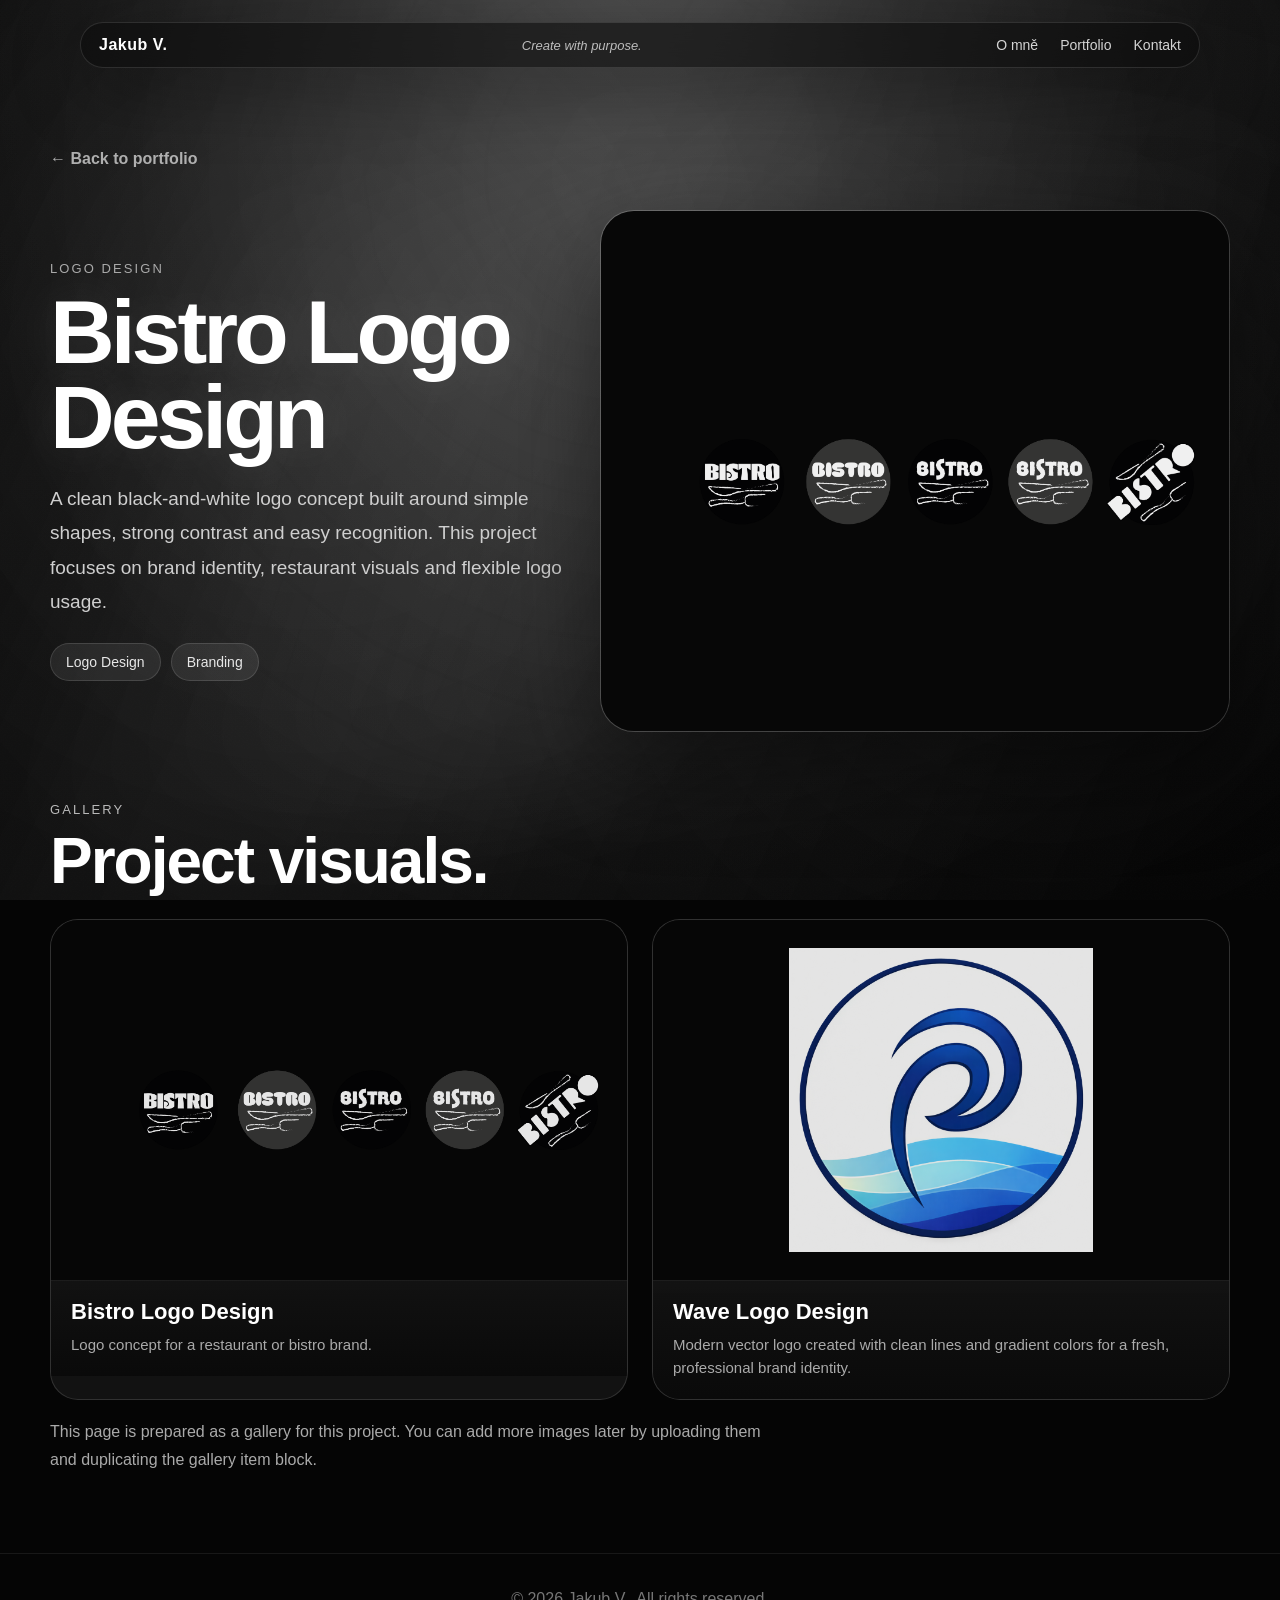
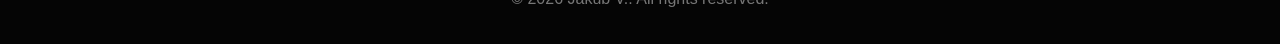
==== bistro-logo.html @ aa9f01f0 "Add files via upload" ====
<!DOCTYPE html>
<html lang="en">
<head>
  <meta charset="UTF-8" />
  <meta name="viewport" content="width=device-width, initial-scale=1.0" />
  <title>Bistro Logo Design | Jakub V.</title>
  <link rel="stylesheet" href="style.css" />
</head>
<body>
  <div class="bg">
    <div class="noise"></div>
    <div class="mono-orb orb-one"></div>
    <div class="mono-orb orb-two"></div>
    <div class="line-wave"></div>
  </div>

  <nav class="nav">
    <a href="index.html#top" class="logo">Jakub V.</a>
    <p class="nav-quote" id="navQuote">Create with purpose.</p>
    <div class="links">
      <a href="index.html#about">O mně</a>
      <a href="index.html#portfolio">Portfolio</a>
      <a href="index.html#contact">Kontakt</a>
    </div>
  </nav>

  <main class="project-page reveal active">
    <div class="project-shell">
      <a class="back-link" href="index.html#portfolio">← Back to portfolio</a>

      <section class="project-hero">
        <div>
          <p class="project-kicker">Logo Design</p>
          <h1>Bistro Logo Design</h1>
          <p class="project-description">A clean black-and-white logo concept built around simple shapes, strong contrast and easy recognition. This project focuses on brand identity, restaurant visuals and flexible logo usage.</p>
          <div class="project-tags"><span>Logo Design</span><span>Branding</span></div>
        </div>

        <div class="project-preview logo-preview">
          <img src="LOGO_BIATRO_ILUSTRATOR.png" alt="Bistro Logo" />
        </div>
      </section>

      <section class="gallery-section">
        <p class="eyebrow">Gallery</p>
        <h2>Project visuals.</h2>
        <div class="gallery-grid">
          <div class="gallery-item logo-preview" data-project="Bistro Logo Design" data-tools="Logo Design • Branding">
            <img src="LOGO_BIATRO_ILUSTRATOR.png" alt="Bistro Logo" />
            <div class="gallery-caption">
              <h3>Bistro Logo Design</h3>
              <p>Logo concept for a restaurant or bistro brand.</p>
            </div>
          </div>

          <div class="gallery-item logo-preview" data-project="Wave Logo Design" data-tools="Logo Design • Branding">
            <img src="logo2.png" alt="Wave Logo Design" />
            <div class="gallery-caption">
              <h3>Wave Logo Design</h3>
              <p>Modern vector logo created with clean lines and gradient colors for a fresh, professional brand identity.</p>
            </div>
          </div>
        </div>
        <p class="gallery-note">This page is prepared as a gallery for this project. You can add more images later by uploading them and duplicating the gallery item block.</p>
      </section>
    </div>
  </main>

  <div class="lightbox" id="lightbox" aria-hidden="true">
    <button id="close" aria-label="Close image">&times;</button>
    <div class="lightbox-content">
      <img id="lightbox-img" src="" alt="" />
      <div class="lightbox-caption">
        <h3 id="lightbox-title"></h3>
        <p id="lightbox-tools"></p>
      </div>
    </div>
  </div>

  <footer>© 2026 Jakub V.. All rights reserved.</footer>
  <script src="script.js"></script>

</body>
</html>
---- style.css ----
:root{
  --bg:#050505;
  --panel:rgba(255,255,255,.07);
  --line:rgba(255,255,255,.14);
  --text:#fff;
  --muted:#b8b8b8;
  --soft:#d7d7d7;
}

*{margin:0;padding:0;box-sizing:border-box;scroll-behavior:smooth}
html{background:var(--bg)}
body{font-family:Arial,Helvetica,sans-serif;background:var(--bg);color:var(--text);overflow-x:hidden;min-height:100vh;opacity:0;animation:pageReveal .85s cubic-bezier(.16,1,.3,1) .05s forwards}
a{text-decoration:none;color:inherit}
button{font-family:inherit}

.cursor-dot{display:none}

/* smooth monochrome aurora background */
.bg{position:fixed;inset:0;background:
  radial-gradient(ellipse at 50% -15%,rgba(255,255,255,.20) 0%,rgba(255,255,255,.09) 30%,rgba(255,255,255,.025) 58%,transparent 78%),
  linear-gradient(180deg,#090909 0%,#050505 50%,#020202 100%);
  z-index:-5;overflow:hidden}
.bg:before{content:"";position:absolute;inset:-35%;background:
  linear-gradient(115deg,transparent 18%,rgba(255,255,255,.11) 42%,rgba(255,255,255,.055) 52%,transparent 75%);
  filter:blur(120px);opacity:.72;animation:auroraFlow 32s cubic-bezier(.45,0,.25,1) infinite alternate}
.bg:after{content:"";position:absolute;inset:-20%;background:
  radial-gradient(ellipse at 50% 28%,rgba(255,255,255,.12) 0%,rgba(255,255,255,.045) 34%,transparent 72%);
  filter:blur(95px);opacity:.58;animation:softBreath 16s ease-in-out infinite alternate}
.noise{position:absolute;inset:0;opacity:.035;background-image:url("data:image/svg+xml,%3Csvg xmlns='http://www.w3.org/2000/svg' width='140' height='140' viewBox='0 0 140 140'%3E%3Cfilter id='n'%3E%3CfeTurbulence type='fractalNoise' baseFrequency='.9' numOctaves='4' stitchTiles='stitch'/%3E%3C/filter%3E%3Crect width='140' height='140' filter='url(%23n)' opacity='.45'/%3E%3C/svg%3E")}
.mono-orb{position:absolute;border-radius:50%;filter:blur(170px);opacity:.22;animation:monoMove 38s infinite alternate cubic-bezier(.45,0,.25,1);background:radial-gradient(circle,rgba(255,255,255,.85),rgba(255,255,255,.18) 38%,transparent 76%)}
.orb-one{width:820px;height:820px;top:-8%;left:-8%;opacity:.20}
.orb-two{width:780px;height:780px;right:-12%;top:16%;animation-delay:9s;opacity:.18}
.line-wave{position:absolute;left:-30%;top:18%;width:160%;height:620px;background:linear-gradient(115deg,transparent 25%,rgba(255,255,255,.12) 49%,rgba(255,255,255,.04) 58%,transparent 80%);filter:blur(55px);transform:rotate(-7deg);animation:waveSlide 34s cubic-bezier(.45,0,.25,1) infinite alternate;opacity:.52}
@keyframes monoMove{0%{transform:translate3d(0,0,0) scale(1)}50%{transform:translate3d(28px,-24px,0) scale(1.08)}100%{transform:translate3d(-24px,26px,0) scale(1.12)}}
@keyframes waveSlide{from{transform:translateX(-4%) rotate(-7deg);opacity:.40}to{transform:translateX(4%) rotate(-7deg);opacity:.68}}
@keyframes auroraFlow{0%{transform:translate3d(-4%,1%,0) rotate(-3deg) scale(1)}50%{transform:translate3d(3%,-2%,0) rotate(4deg) scale(1.06)}100%{transform:translate3d(5%,2%,0) rotate(-2deg) scale(1.1)}}
@keyframes softBreath{from{opacity:.42}to{opacity:.72}}
@keyframes pageReveal{0%{opacity:0}100%{opacity:1}}

.nav{position:fixed;top:22px;left:50%;transform:translateX(-50%);width:calc(100% - 42px);max-width:1120px;z-index:100;padding:13px 18px;border-radius:999px;background:rgba(12,12,12,.62);border:1px solid rgba(255,255,255,.12);backdrop-filter:blur(22px);display:grid;grid-template-columns:auto 1fr auto;align-items:center;gap:18px;box-shadow:0 18px 70px rgba(0,0,0,.35);animation:navDrop .95s cubic-bezier(.16,1,.3,1) .25s both}
.logo{font-weight:900;letter-spacing:.5px}.nav-quote{text-align:center;color:#bdbdbd;font-size:13px;font-style:italic;white-space:nowrap;overflow:hidden;text-overflow:ellipsis}.links{display:flex;gap:22px;color:#d4d4d4;font-size:14px}.links a{transition:.3s}.links a:hover{color:#fff;transform:translateY(-2px)}

.hero-section{min-height:100vh;display:grid;place-items:center;text-align:center;padding:155px 20px 90px;position:relative}.hero-section:after{content:"";position:absolute;bottom:-1px;left:0;width:100%;height:220px;background:linear-gradient(to bottom,rgba(5,5,5,0),var(--bg));pointer-events:none}.hero-inner{max-width:980px;position:relative;z-index:2;animation:heroRise 1.15s cubic-bezier(.16,1,.3,1) .18s both}.avatar-wrap{width:184px;height:184px;margin:0 auto 30px;border-radius:50%;display:grid;place-items:center;background:radial-gradient(circle,rgba(255,255,255,.22),rgba(255,255,255,.03) 55%,transparent 70%);box-shadow:0 0 80px rgba(255,255,255,.12);animation:avatarGlow 8s ease-in-out infinite alternate}.avatar{width:168px;height:168px;object-fit:cover;border-radius:50%;border:3px solid rgba(255,255,255,.22);display:block}.badge{display:inline-block;padding:10px 18px;border-radius:999px;background:rgba(255,255,255,.08);border:1px solid rgba(255,255,255,.14);color:#dedede;font-size:14px;margin-bottom:24px;backdrop-filter:blur(14px)}
h1{font-size:clamp(72px,14vw,170px);letter-spacing:-7px;line-height:.9;margin-bottom:28px;color:#fff;text-shadow:0 0 50px rgba(255,255,255,.12);position:relative;display:inline-block}h1:after{content:"";position:absolute;left:4%;bottom:-8px;width:92%;height:1px;background:linear-gradient(90deg,transparent,#fff,transparent);opacity:.45}.role-line{font-size:clamp(24px,3vw,36px);font-weight:750;margin:0 auto 24px;color:#f5f5f5;line-height:1.18;min-height:48px;display:inline-flex;align-items:baseline;justify-content:center;gap:10px;white-space:nowrap;overflow:visible}.role-switch{display:inline-block;min-width:285px;text-align:left;position:relative;color:#fff;background:linear-gradient(90deg,#fff,#bdbdbd,#fff);-webkit-background-clip:text;-webkit-text-fill-color:transparent;line-height:1.18;padding:.08em 0 .12em;will-change:opacity,filter,transform}.role-switch.change{animation:roleFade .38s cubic-bezier(.22,1,.36,1) both}.role-underline{display:none}@keyframes roleFade{0%{opacity:0;filter:blur(3px);transform:translateY(6px)}100%{opacity:1;filter:blur(0);transform:translateY(0)}}@keyframes heroRise{0%{opacity:0;transform:translateY(34px)}100%{opacity:1;transform:translateY(0)}}@keyframes navDrop{0%{opacity:0;transform:translateX(-50%) translateY(-18px);filter:blur(8px)}100%{opacity:1;transform:translateX(-50%) translateY(0);filter:blur(0)}}.hero-text{max-width:720px;margin:0 auto;color:#cfcfcf;font-size:20px;line-height:1.7}.buttons{display:flex;justify-content:center;gap:15px;flex-wrap:wrap;margin-top:36px}.btn{display:inline-block;padding:15px 32px;border-radius:999px;font-weight:800;transition:.35s ease}.primary{background:#fff;color:#111}.secondary{background:rgba(255,255,255,.06);border:1px solid rgba(255,255,255,.18);color:#fff}.btn:hover{transform:translateY(-5px) scale(1.03);box-shadow:0 20px 55px rgba(255,255,255,.16)}
@keyframes avatarGlow{0%{box-shadow:0 0 70px rgba(255,255,255,.11)}50%{box-shadow:0 0 100px rgba(255,255,255,.20)}100%{box-shadow:0 0 80px rgba(255,255,255,.14)}}

.section-pad{max-width:1200px;margin:auto;padding:120px 20px}.section-head{margin-bottom:36px}.section-head.compact{margin-bottom:24px}.eyebrow{color:#fff;font-size:13px;letter-spacing:.16em;text-transform:uppercase;margin-bottom:12px;opacity:.7}.section-head h2,section h2,.contact h2{font-size:clamp(38px,6vw,72px);line-height:1;letter-spacing:-2px}.about-grid{display:grid;grid-template-columns:1.2fr .8fr;gap:28px}.glass{background:linear-gradient(135deg,rgba(255,255,255,.09),rgba(255,255,255,.035));border:1px solid rgba(255,255,255,.13);border-radius:34px;padding:36px;backdrop-filter:blur(20px);box-shadow:0 25px 70px rgba(0,0,0,.38)}.soft-hover{transition:.45s ease}.soft-hover:hover{transform:translateY(-8px);box-shadow:0 35px 90px rgba(0,0,0,.45),0 0 70px rgba(255,255,255,.06)}.about-card p{font-size:18px;line-height:1.8;color:#cfcfcf}.focus-card{display:flex;flex-direction:column;justify-content:center}.focus-title{font-size:14px;text-transform:uppercase;letter-spacing:.16em;color:#aaa;margin-bottom:20px}.focus-list{display:grid;gap:12px}.focus-list span{padding:14px 16px;border-radius:18px;background:rgba(255,255,255,.055);border:1px solid rgba(255,255,255,.1);color:#eee;transition:.3s}.focus-list span:hover{transform:translateX(8px);background:rgba(255,255,255,.1)}
.reveal{opacity:0;transform:translateY(70px);transition:1s cubic-bezier(.2,.9,.2,1)}.reveal.active{opacity:1;transform:translateY(0)}

.skills-section{max-width:1200px;margin:auto;padding:30px 20px 100px;position:relative}.skills{display:flex;flex-wrap:wrap;gap:13px;align-items:center}.skill-pill{position:relative;cursor:pointer;border:1px solid rgba(255,255,255,.13);background:rgba(255,255,255,.075);color:#eee;padding:13px 18px;border-radius:999px;font-size:15px;transition:.35s ease;backdrop-filter:blur(14px);z-index:2}.skill-pill:hover{transform:translateY(-7px) scale(1.06);background:rgba(255,255,255,.14);box-shadow:0 18px 50px rgba(255,255,255,.1);z-index:50}.skill-pill::after{content:attr(data-title) "\A" attr(data-desc);white-space:pre-line;position:absolute;left:50%;top:calc(100% + 12px);width:300px;max-width:calc(100vw - 34px);background:rgba(14,14,14,.96);border:1px solid rgba(255,255,255,.16);border-radius:20px;padding:16px 17px;color:#cfcfcf;text-align:left;line-height:1.5;font-size:14px;opacity:0;pointer-events:none;transform:translateX(-50%) translateY(8px) scale(.98);transition:opacity .22s ease,transform .22s ease;backdrop-filter:blur(22px);box-shadow:0 24px 80px rgba(0,0,0,.55);z-index:80}.skill-pill::before{content:"";position:absolute;left:50%;top:calc(100% + 5px);width:12px;height:12px;background:rgba(14,14,14,.96);border-left:1px solid rgba(255,255,255,.16);border-top:1px solid rgba(255,255,255,.16);transform:translateX(-50%) rotate(45deg);opacity:0;transition:opacity .22s ease;z-index:81}.skill-pill:hover::after,.skill-pill:focus-visible::after{opacity:1;transform:translateX(-50%) translateY(0) scale(1)}.skill-pill:hover::before,.skill-pill:focus-visible::before{opacity:1}.tooltip{display:none}

.portfolio-section{position:relative}.portfolio-section:before{content:"";position:absolute;top:-80px;left:50%;transform:translateX(-50%);width:80%;height:1px;background:linear-gradient(90deg,transparent,rgba(255,255,255,.24),transparent)}.grid{display:grid;grid-template-columns:repeat(2,1fr);gap:28px}.card{position:relative;background:rgba(255,255,255,.065);border:1px solid rgba(255,255,255,.13);border-radius:32px;overflow:hidden;cursor:pointer;transition:.45s cubic-bezier(.2,.9,.2,1);min-height:420px}.card:hover{transform:translateY(-14px) scale(1.025);box-shadow:0 35px 90px rgba(0,0,0,.5),0 0 80px rgba(255,255,255,.08)}.card img{width:100%;height:330px;object-fit:cover;display:block;background:#090909;transition:.6s ease;filter:brightness(.84) contrast(.98)}.card:hover img{transform:scale(1.07);filter:brightness(1.08) contrast(1.04)}.card img.logo-img{object-fit:contain;padding:28px}.card-info{position:relative;z-index:3;padding:24px;background:linear-gradient(180deg,rgba(18,18,18,.96),rgba(12,12,12,.98));min-height:118px}.card-info h3{font-size:24px;margin-bottom:8px;transition:.35s ease;line-height:1.15}.card-info p{color:#aaa;line-height:1.6;max-width:95%}.card-overlay{display:none}.card:hover .card-info h3{transform:translateY(-2px)}

.contact{text-align:center}.contact-box{max-width:850px;margin:auto}.contact-box h2{margin-bottom:22px}.contact-box p{max-width:680px;margin:0 auto 28px;color:#cfcfcf;font-size:18px;line-height:1.7}.discord{margin-top:26px!important;color:#fff!important}.lightbox{position:fixed;inset:0;background:rgba(0,0,0,.88);display:none;align-items:center;justify-content:center;z-index:999;padding:28px}.lightbox.active{display:flex}.lightbox-content{max-width:94vw;max-height:90vh;text-align:center}.lightbox img{max-width:92vw;max-height:78vh;border-radius:24px;box-shadow:0 0 80px rgba(255,255,255,.12)}.lightbox-caption{margin-top:16px}.lightbox-caption h3{font-size:24px}.lightbox-caption p{color:#aaa;margin-top:6px}#close{position:fixed;top:22px;right:34px;background:none;border:none;color:#fff;font-size:44px;cursor:pointer;line-height:1}footer{text-align:center;padding:36px 20px;color:#777;border-top:1px solid rgba(255,255,255,.08)}

@media(max-width:900px){.nav{grid-template-columns:auto 1fr;top:14px;border-radius:26px}.nav-quote{display:none}.links{display:none}.about-grid,.grid{grid-template-columns:1fr}.section-pad{padding:90px 20px}.skills-section{padding-bottom:80px}.hero-section{padding-top:130px}h1{letter-spacing:-3px}.role-line{font-size:26px;display:flex;flex-direction:column;gap:6px;min-height:88px;white-space:normal}.role-switch{min-width:auto;text-align:center;line-height:1.18;padding:.08em 0 .12em}.hero-text{font-size:18px}.card{min-height:auto}.card img{height:290px}.cursor-dot{display:none}}


/* v12 polish */
.nav-quote{display:inline-block;min-width:260px;text-align:center;transition:opacity .5s ease;}
.hero-role{min-width:360px;display:inline-block;text-align:center}
.typing{display:inline-block;min-width:260px;text-align:left}
.skill,.skills span{position:relative}
.tooltip{position:absolute;top:calc(100% + 10px);left:50%;transform:translateX(-50%) translateY(-6px);opacity:0;pointer-events:none;transition:.25s ease;z-index:50}
.skill:hover .tooltip,.skills span:hover .tooltip{opacity:1;transform:translateX(-50%) translateY(0)}
.card img{filter:brightness(.88);transition:filter .35s ease,transform .35s ease}
.card:hover img{filter:brightness(1)}


/* Gallery link + project detail pages */
.project-link{display:block;color:inherit;text-decoration:none}
.open-gallery{display:inline-block;margin-top:14px;color:#fff;font-size:14px;font-weight:800;opacity:.72;transition:.3s ease}
.card:hover .open-gallery{opacity:1;transform:translateX(6px)}

.project-page{min-height:100vh;padding:150px 20px 80px}
.project-shell{max-width:1180px;margin:0 auto}
.back-link{display:inline-flex;align-items:center;gap:8px;margin-bottom:42px;color:#d9d9d9;font-weight:800;opacity:.78;transition:.3s ease}
.back-link:hover{opacity:1;transform:translateX(-5px)}
.project-hero{display:grid;grid-template-columns:.9fr 1.1fr;gap:34px;align-items:center;margin-bottom:70px}
.project-kicker{color:#aaa;text-transform:uppercase;letter-spacing:.16em;font-size:13px;margin-bottom:14px}
.project-hero h1{font-size:clamp(48px,7vw,96px);letter-spacing:-4px;line-height:.95;margin-bottom:22px;color:#fff;background:none;-webkit-text-fill-color:#fff;text-shadow:0 0 50px rgba(255,255,255,.10)}
.project-hero h1:after{display:none}
.project-description{font-size:19px;line-height:1.8;color:#cfcfcf;margin-bottom:24px}
.project-tags{display:flex;flex-wrap:wrap;gap:10px}
.project-tags span{padding:10px 15px;border-radius:999px;background:rgba(255,255,255,.08);border:1px solid rgba(255,255,255,.13);color:#e7e7e7;font-size:14px}
.project-preview{border-radius:34px;overflow:hidden;border:1px solid rgba(255,255,255,.13);background:rgba(255,255,255,.055);box-shadow:0 35px 100px rgba(0,0,0,.45)}
.project-preview img{width:100%;height:520px;object-fit:cover;display:block;filter:brightness(.94);transition:.55s ease}
.project-preview.logo-preview img{object-fit:contain;padding:34px;background:#070707}
.project-preview:hover img{transform:scale(1.035);filter:brightness(1.05)}
.gallery-section{margin-top:70px}
.gallery-section h2{font-size:clamp(34px,5vw,64px);letter-spacing:-2px;margin-bottom:26px}
.gallery-grid{display:grid;grid-template-columns:repeat(2,1fr);gap:24px}
.gallery-item{border:1px solid rgba(255,255,255,.13);border-radius:28px;overflow:hidden;background:rgba(255,255,255,.055);cursor:pointer;transition:.4s ease}
.gallery-item:hover{transform:translateY(-10px);box-shadow:0 30px 80px rgba(0,0,0,.45)}
.gallery-item img{width:100%;height:360px;object-fit:cover;display:block;filter:brightness(.90);transition:.45s ease}
.gallery-item.logo-preview img{object-fit:contain;padding:28px;background:#070707}
.gallery-item:hover img{filter:brightness(1.06);transform:scale(1.04)}
.gallery-note{color:#aaa;line-height:1.7;margin-top:18px;max-width:720px}
@media(max-width:900px){.project-hero{grid-template-columns:1fr}.project-preview img{height:360px}.gallery-grid{grid-template-columns:1fr}.project-page{padding-top:130px}.project-hero h1{letter-spacing:-2px}}


/* v15 gallery fixes */
.gallery-item{display:flex;flex-direction:column}
.gallery-caption{padding:18px 20px 20px;background:linear-gradient(180deg,rgba(18,18,18,.96),rgba(10,10,10,.98));border-top:1px solid rgba(255,255,255,.08)}
.gallery-caption h3{font-size:22px;line-height:1.18;margin-bottom:8px;color:#fff}
.gallery-caption p{font-size:15px;line-height:1.55;color:#aaa}
.gallery-item.contain-preview img{object-fit:contain;background:#f2f2f2;padding:0}
.gallery-item.logo-preview img{object-fit:contain;background:#070707}
@media(max-width:900px){.gallery-caption h3{font-size:20px}.gallery-caption p{font-size:14px}}
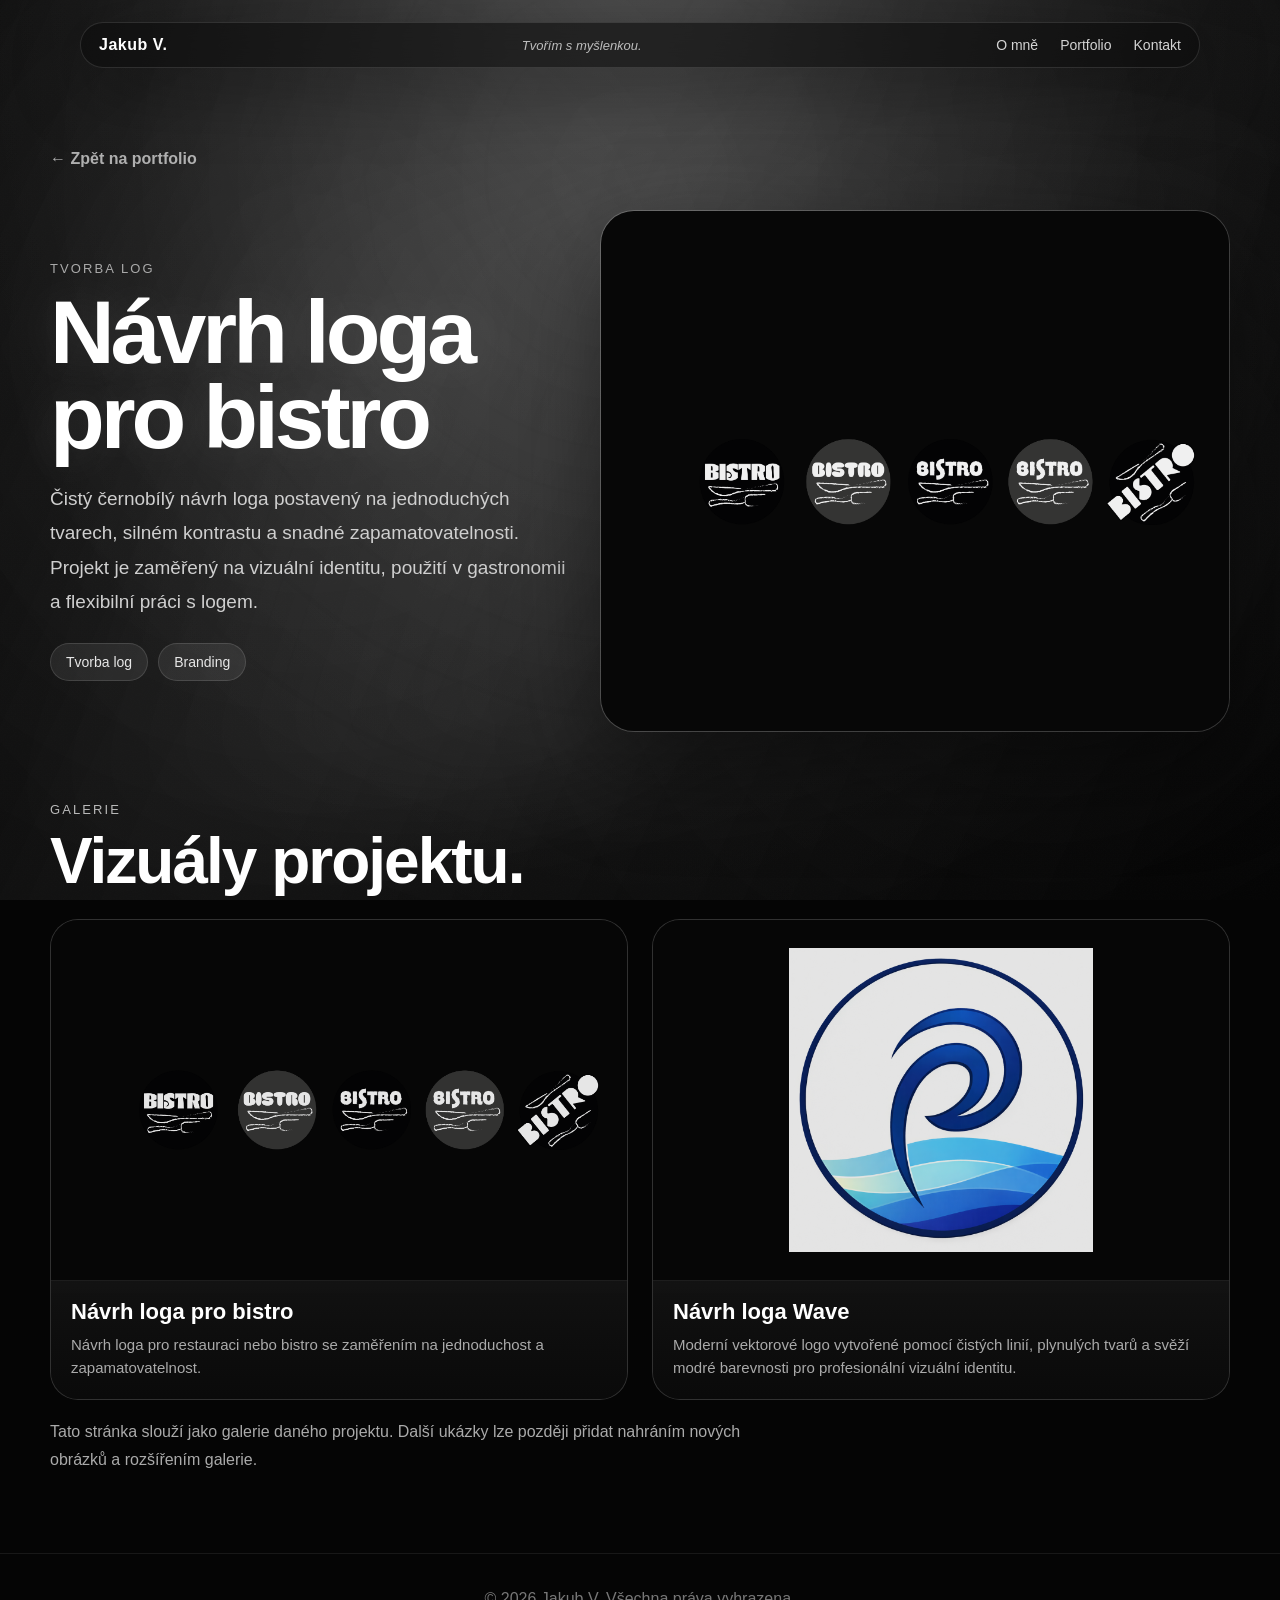
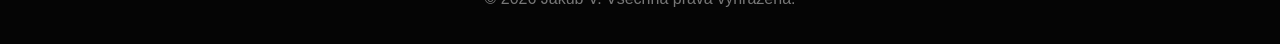
==== commit 8bbd4cf4: "Add files via upload" ====
--- a/bistro-logo.html
+++ b/bistro-logo.html
@@ -1,9 +1,9 @@
 <!DOCTYPE html>
-<html lang="en">
+<html lang="cs">
 <head>
   <meta charset="UTF-8" />
   <meta name="viewport" content="width=device-width, initial-scale=1.0" />
-  <title>Bistro Logo Design | Jakub V.</title>
+  <title>Návrh loga pro bistro | Jakub V.</title>
   <link rel="stylesheet" href="style.css" />
 </head>
 <body>
@@ -16,7 +16,7 @@
 
   <nav class="nav">
     <a href="index.html#top" class="logo">Jakub V.</a>
-    <p class="nav-quote" id="navQuote">Create with purpose.</p>
+    <p class="nav-quote" id="navQuote">Tvořím s myšlenkou.</p>
     <div class="links">
       <a href="index.html#about">O mně</a>
       <a href="index.html#portfolio">Portfolio</a>
@@ -26,48 +26,47 @@
 
   <main class="project-page reveal active">
     <div class="project-shell">
-      <a class="back-link" href="index.html#portfolio">← Back to portfolio</a>
+      <a class="back-link" href="index.html#portfolio">← Zpět na portfolio</a>
 
       <section class="project-hero">
         <div>
-          <p class="project-kicker">Logo Design</p>
-          <h1>Bistro Logo Design</h1>
-          <p class="project-description">A clean black-and-white logo concept built around simple shapes, strong contrast and easy recognition. This project focuses on brand identity, restaurant visuals and flexible logo usage.</p>
-          <div class="project-tags"><span>Logo Design</span><span>Branding</span></div>
+          <p class="project-kicker">Tvorba log</p>
+          <h1>Návrh loga pro bistro</h1>
+          <p class="project-description">Čistý černobílý návrh loga postavený na jednoduchých tvarech, silném kontrastu a snadné zapamatovatelnosti. Projekt je zaměřený na vizuální identitu, použití v gastronomii a flexibilní práci s logem.</p>
+          <div class="project-tags"><span>Tvorba log</span><span>Branding</span></div>
         </div>
 
         <div class="project-preview logo-preview">
-          <img src="LOGO_BIATRO_ILUSTRATOR.png" alt="Bistro Logo" />
+          <img src="LOGO_BIATRO_ILUSTRATOR.png" alt="Logo pro bistro" />
         </div>
       </section>
 
       <section class="gallery-section">
-        <p class="eyebrow">Gallery</p>
-        <h2>Project visuals.</h2>
+        <p class="eyebrow">Galerie</p>
+        <h2>Vizuály projektu.</h2>
         <div class="gallery-grid">
-          <div class="gallery-item logo-preview" data-project="Bistro Logo Design" data-tools="Logo Design • Branding">
-            <img src="LOGO_BIATRO_ILUSTRATOR.png" alt="Bistro Logo" />
+          <div class="gallery-item logo-preview" data-project="Návrh loga pro bistro" data-tools="Tvorba log • Branding">
+            <img src="LOGO_BIATRO_ILUSTRATOR.png" alt="Logo pro bistro" />
             <div class="gallery-caption">
-              <h3>Bistro Logo Design</h3>
-              <p>Logo concept for a restaurant or bistro brand.</p>
+              <h3>Návrh loga pro bistro</h3>
+              <p>Návrh loga pro restauraci nebo bistro se zaměřením na jednoduchost a zapamatovatelnost.</p>
             </div>
           </div>
-
-          <div class="gallery-item logo-preview" data-project="Wave Logo Design" data-tools="Logo Design • Branding">
-            <img src="logo2.png" alt="Wave Logo Design" />
+          <div class="gallery-item logo-preview" data-project="Návrh loga Wave" data-tools="Tvorba log • Branding">
+            <img src="logo2.png" alt="Logo Wave" />
             <div class="gallery-caption">
-              <h3>Wave Logo Design</h3>
-              <p>Modern vector logo created with clean lines and gradient colors for a fresh, professional brand identity.</p>
+              <h3>Návrh loga Wave</h3>
+              <p>Moderní vektorové logo vytvořené pomocí čistých linií, plynulých tvarů a svěží modré barevnosti pro profesionální vizuální identitu.</p>
             </div>
           </div>
         </div>
-        <p class="gallery-note">This page is prepared as a gallery for this project. You can add more images later by uploading them and duplicating the gallery item block.</p>
+        <p class="gallery-note">Tato stránka slouží jako galerie daného projektu. Další ukázky lze později přidat nahráním nových obrázků a rozšířením galerie.</p>
       </section>
     </div>
   </main>
 
   <div class="lightbox" id="lightbox" aria-hidden="true">
-    <button id="close" aria-label="Close image">&times;</button>
+    <button id="close" aria-label="Zavřít obrázek">&times;</button>
     <div class="lightbox-content">
       <img id="lightbox-img" src="" alt="" />
       <div class="lightbox-caption">
@@ -77,8 +76,7 @@
     </div>
   </div>
 
-  <footer>© 2026 Jakub V.. All rights reserved.</footer>
+  <footer>© 2026 Jakub V. Všechna práva vyhrazena.</footer>
   <script src="script.js"></script>
-
 </body>
 </html>
--- a/style.css
+++ b/style.css
@@ -41,7 +41,7 @@
 .logo{font-weight:900;letter-spacing:.5px}.nav-quote{text-align:center;color:#bdbdbd;font-size:13px;font-style:italic;white-space:nowrap;overflow:hidden;text-overflow:ellipsis}.links{display:flex;gap:22px;color:#d4d4d4;font-size:14px}.links a{transition:.3s}.links a:hover{color:#fff;transform:translateY(-2px)}
 
 .hero-section{min-height:100vh;display:grid;place-items:center;text-align:center;padding:155px 20px 90px;position:relative}.hero-section:after{content:"";position:absolute;bottom:-1px;left:0;width:100%;height:220px;background:linear-gradient(to bottom,rgba(5,5,5,0),var(--bg));pointer-events:none}.hero-inner{max-width:980px;position:relative;z-index:2;animation:heroRise 1.15s cubic-bezier(.16,1,.3,1) .18s both}.avatar-wrap{width:184px;height:184px;margin:0 auto 30px;border-radius:50%;display:grid;place-items:center;background:radial-gradient(circle,rgba(255,255,255,.22),rgba(255,255,255,.03) 55%,transparent 70%);box-shadow:0 0 80px rgba(255,255,255,.12);animation:avatarGlow 8s ease-in-out infinite alternate}.avatar{width:168px;height:168px;object-fit:cover;border-radius:50%;border:3px solid rgba(255,255,255,.22);display:block}.badge{display:inline-block;padding:10px 18px;border-radius:999px;background:rgba(255,255,255,.08);border:1px solid rgba(255,255,255,.14);color:#dedede;font-size:14px;margin-bottom:24px;backdrop-filter:blur(14px)}
-h1{font-size:clamp(72px,14vw,170px);letter-spacing:-7px;line-height:.9;margin-bottom:28px;color:#fff;text-shadow:0 0 50px rgba(255,255,255,.12);position:relative;display:inline-block}h1:after{content:"";position:absolute;left:4%;bottom:-8px;width:92%;height:1px;background:linear-gradient(90deg,transparent,#fff,transparent);opacity:.45}.role-line{font-size:clamp(24px,3vw,36px);font-weight:750;margin:0 auto 24px;color:#f5f5f5;line-height:1.18;min-height:48px;display:inline-flex;align-items:baseline;justify-content:center;gap:10px;white-space:nowrap;overflow:visible}.role-switch{display:inline-block;min-width:285px;text-align:left;position:relative;color:#fff;background:linear-gradient(90deg,#fff,#bdbdbd,#fff);-webkit-background-clip:text;-webkit-text-fill-color:transparent;line-height:1.18;padding:.08em 0 .12em;will-change:opacity,filter,transform}.role-switch.change{animation:roleFade .38s cubic-bezier(.22,1,.36,1) both}.role-underline{display:none}@keyframes roleFade{0%{opacity:0;filter:blur(3px);transform:translateY(6px)}100%{opacity:1;filter:blur(0);transform:translateY(0)}}@keyframes heroRise{0%{opacity:0;transform:translateY(34px)}100%{opacity:1;transform:translateY(0)}}@keyframes navDrop{0%{opacity:0;transform:translateX(-50%) translateY(-18px);filter:blur(8px)}100%{opacity:1;transform:translateX(-50%) translateY(0);filter:blur(0)}}.hero-text{max-width:720px;margin:0 auto;color:#cfcfcf;font-size:20px;line-height:1.7}.buttons{display:flex;justify-content:center;gap:15px;flex-wrap:wrap;margin-top:36px}.btn{display:inline-block;padding:15px 32px;border-radius:999px;font-weight:800;transition:.35s ease}.primary{background:#fff;color:#111}.secondary{background:rgba(255,255,255,.06);border:1px solid rgba(255,255,255,.18);color:#fff}.btn:hover{transform:translateY(-5px) scale(1.03);box-shadow:0 20px 55px rgba(255,255,255,.16)}
+h1{font-size:clamp(72px,14vw,170px);letter-spacing:-7px;line-height:.9;margin-bottom:28px;color:#fff;text-shadow:0 0 50px rgba(255,255,255,.12);position:relative;display:inline-block}h1:after{content:"";position:absolute;left:4%;bottom:-8px;width:92%;height:1px;background:linear-gradient(90deg,transparent,#fff,transparent);opacity:.45}.role-line{font-size:clamp(28px,3.3vw,42px);font-weight:800;margin:0 auto 24px;color:#f5f5f5;line-height:1.18;min-height:54px;display:flex;align-items:center;justify-content:center;gap:0;white-space:nowrap;overflow:visible}.role-switch{display:inline-block;min-width:360px;text-align:center;position:relative;color:#fff;background:linear-gradient(90deg,#fff,#bdbdbd,#fff);-webkit-background-clip:text;-webkit-text-fill-color:transparent;line-height:1.18;padding:.08em 0 .12em;will-change:opacity,filter,transform}.role-switch.change{animation:roleFade .38s cubic-bezier(.22,1,.36,1) both}.role-underline{display:none}@keyframes roleFade{0%{opacity:0;filter:blur(3px);transform:translateY(6px)}100%{opacity:1;filter:blur(0);transform:translateY(0)}}@keyframes heroRise{0%{opacity:0;transform:translateY(34px)}100%{opacity:1;transform:translateY(0)}}@keyframes navDrop{0%{opacity:0;transform:translateX(-50%) translateY(-18px);filter:blur(8px)}100%{opacity:1;transform:translateX(-50%) translateY(0);filter:blur(0)}}.hero-text{max-width:720px;margin:0 auto;color:#cfcfcf;font-size:20px;line-height:1.7}.buttons{display:flex;justify-content:center;gap:15px;flex-wrap:wrap;margin-top:36px}.btn{display:inline-block;padding:15px 32px;border-radius:999px;font-weight:800;transition:.35s ease}.primary{background:#fff;color:#111}.secondary{background:rgba(255,255,255,.06);border:1px solid rgba(255,255,255,.18);color:#fff}.btn:hover{transform:translateY(-5px) scale(1.03);box-shadow:0 20px 55px rgba(255,255,255,.16)}
 @keyframes avatarGlow{0%{box-shadow:0 0 70px rgba(255,255,255,.11)}50%{box-shadow:0 0 100px rgba(255,255,255,.20)}100%{box-shadow:0 0 80px rgba(255,255,255,.14)}}
 
 .section-pad{max-width:1200px;margin:auto;padding:120px 20px}.section-head{margin-bottom:36px}.section-head.compact{margin-bottom:24px}.eyebrow{color:#fff;font-size:13px;letter-spacing:.16em;text-transform:uppercase;margin-bottom:12px;opacity:.7}.section-head h2,section h2,.contact h2{font-size:clamp(38px,6vw,72px);line-height:1;letter-spacing:-2px}.about-grid{display:grid;grid-template-columns:1.2fr .8fr;gap:28px}.glass{background:linear-gradient(135deg,rgba(255,255,255,.09),rgba(255,255,255,.035));border:1px solid rgba(255,255,255,.13);border-radius:34px;padding:36px;backdrop-filter:blur(20px);box-shadow:0 25px 70px rgba(0,0,0,.38)}.soft-hover{transition:.45s ease}.soft-hover:hover{transform:translateY(-8px);box-shadow:0 35px 90px rgba(0,0,0,.45),0 0 70px rgba(255,255,255,.06)}.about-card p{font-size:18px;line-height:1.8;color:#cfcfcf}.focus-card{display:flex;flex-direction:column;justify-content:center}.focus-title{font-size:14px;text-transform:uppercase;letter-spacing:.16em;color:#aaa;margin-bottom:20px}.focus-list{display:grid;gap:12px}.focus-list span{padding:14px 16px;border-radius:18px;background:rgba(255,255,255,.055);border:1px solid rgba(255,255,255,.1);color:#eee;transition:.3s}.focus-list span:hover{transform:translateX(8px);background:rgba(255,255,255,.1)}
@@ -51,9 +51,9 @@
 
 .portfolio-section{position:relative}.portfolio-section:before{content:"";position:absolute;top:-80px;left:50%;transform:translateX(-50%);width:80%;height:1px;background:linear-gradient(90deg,transparent,rgba(255,255,255,.24),transparent)}.grid{display:grid;grid-template-columns:repeat(2,1fr);gap:28px}.card{position:relative;background:rgba(255,255,255,.065);border:1px solid rgba(255,255,255,.13);border-radius:32px;overflow:hidden;cursor:pointer;transition:.45s cubic-bezier(.2,.9,.2,1);min-height:420px}.card:hover{transform:translateY(-14px) scale(1.025);box-shadow:0 35px 90px rgba(0,0,0,.5),0 0 80px rgba(255,255,255,.08)}.card img{width:100%;height:330px;object-fit:cover;display:block;background:#090909;transition:.6s ease;filter:brightness(.84) contrast(.98)}.card:hover img{transform:scale(1.07);filter:brightness(1.08) contrast(1.04)}.card img.logo-img{object-fit:contain;padding:28px}.card-info{position:relative;z-index:3;padding:24px;background:linear-gradient(180deg,rgba(18,18,18,.96),rgba(12,12,12,.98));min-height:118px}.card-info h3{font-size:24px;margin-bottom:8px;transition:.35s ease;line-height:1.15}.card-info p{color:#aaa;line-height:1.6;max-width:95%}.card-overlay{display:none}.card:hover .card-info h3{transform:translateY(-2px)}
 
-.contact{text-align:center}.contact-box{max-width:850px;margin:auto}.contact-box h2{margin-bottom:22px}.contact-box p{max-width:680px;margin:0 auto 28px;color:#cfcfcf;font-size:18px;line-height:1.7}.discord{margin-top:26px!important;color:#fff!important}.lightbox{position:fixed;inset:0;background:rgba(0,0,0,.88);display:none;align-items:center;justify-content:center;z-index:999;padding:28px}.lightbox.active{display:flex}.lightbox-content{max-width:94vw;max-height:90vh;text-align:center}.lightbox img{max-width:92vw;max-height:78vh;border-radius:24px;box-shadow:0 0 80px rgba(255,255,255,.12)}.lightbox-caption{margin-top:16px}.lightbox-caption h3{font-size:24px}.lightbox-caption p{color:#aaa;margin-top:6px}#close{position:fixed;top:22px;right:34px;background:none;border:none;color:#fff;font-size:44px;cursor:pointer;line-height:1}footer{text-align:center;padding:36px 20px;color:#777;border-top:1px solid rgba(255,255,255,.08)}
+.contact{text-align:center}.contact-box{max-width:850px;margin:auto}.contact-box h2{margin-bottom:22px}.contact-box p{max-width:680px;margin:0 auto 28px;color:#cfcfcf;font-size:18px;line-height:1.7}.discord{display:none!important}.lightbox{position:fixed;inset:0;background:rgba(0,0,0,.88);display:none;align-items:center;justify-content:center;z-index:999;padding:28px}.lightbox.active{display:flex}.lightbox-content{max-width:94vw;max-height:90vh;text-align:center}.lightbox img{max-width:92vw;max-height:78vh;border-radius:24px;box-shadow:0 0 80px rgba(255,255,255,.12)}.lightbox-caption{margin-top:16px}.lightbox-caption h3{font-size:24px}.lightbox-caption p{color:#aaa;margin-top:6px}#close{position:fixed;top:22px;right:34px;background:none;border:none;color:#fff;font-size:44px;cursor:pointer;line-height:1}footer{text-align:center;padding:36px 20px;color:#777;border-top:1px solid rgba(255,255,255,.08)}
 
-@media(max-width:900px){.nav{grid-template-columns:auto 1fr;top:14px;border-radius:26px}.nav-quote{display:none}.links{display:none}.about-grid,.grid{grid-template-columns:1fr}.section-pad{padding:90px 20px}.skills-section{padding-bottom:80px}.hero-section{padding-top:130px}h1{letter-spacing:-3px}.role-line{font-size:26px;display:flex;flex-direction:column;gap:6px;min-height:88px;white-space:normal}.role-switch{min-width:auto;text-align:center;line-height:1.18;padding:.08em 0 .12em}.hero-text{font-size:18px}.card{min-height:auto}.card img{height:290px}.cursor-dot{display:none}}
+@media(max-width:900px){.nav{grid-template-columns:auto 1fr;top:14px;border-radius:26px}.nav-quote{display:none}.links{display:none}.about-grid,.grid{grid-template-columns:1fr}.section-pad{padding:90px 20px}.skills-section{padding-bottom:80px}.hero-section{padding-top:130px}h1{letter-spacing:-3px}.role-line{font-size:28px;display:flex;flex-direction:row;gap:0;min-height:56px;white-space:normal}.role-switch{min-width:auto;text-align:center;line-height:1.18;padding:.08em 0 .12em}.hero-text{font-size:18px}.card{min-height:auto}.card img{height:290px}.cursor-dot{display:none}}
 
 
 /* v12 polish */
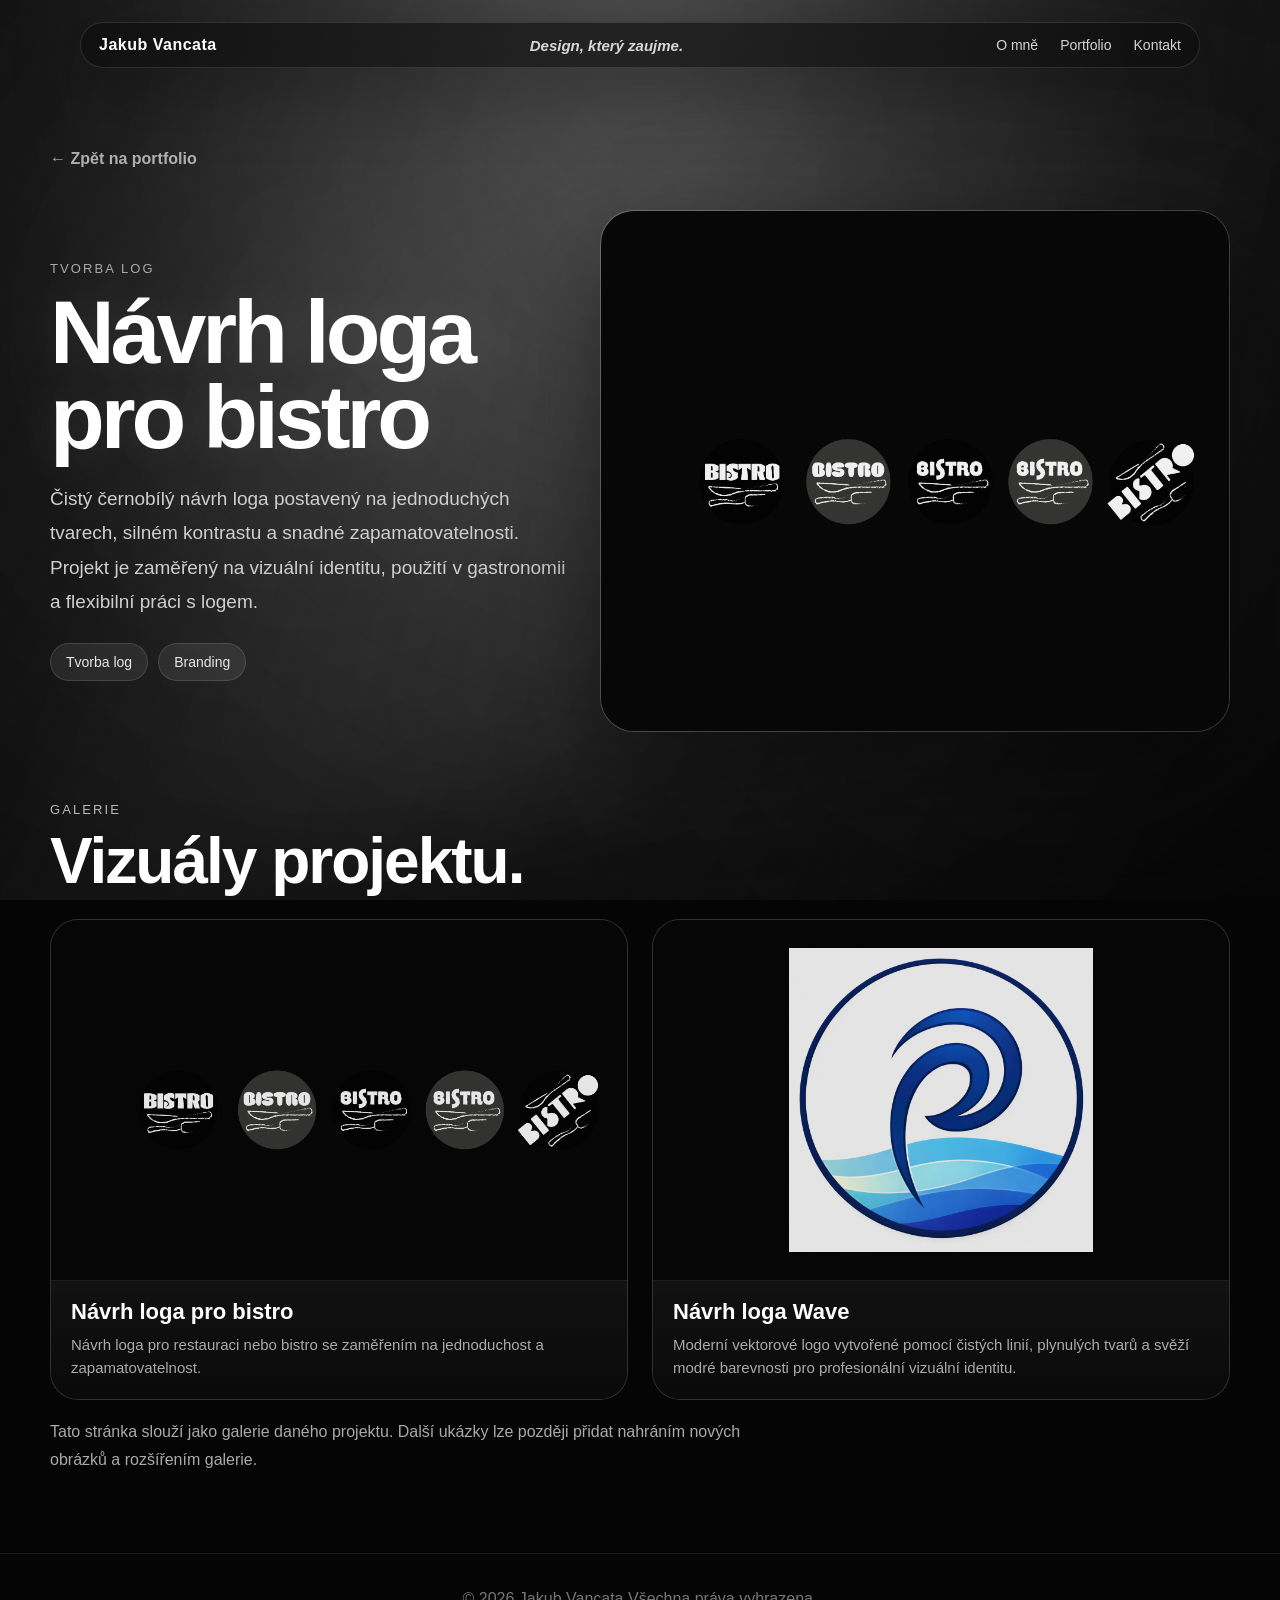
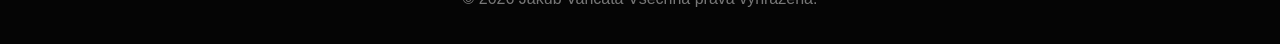
==== commit 87f08818: "Add files via upload" ====
--- a/bistro-logo.html
+++ b/bistro-logo.html
@@ -3,7 +3,7 @@
 <head>
   <meta charset="UTF-8" />
   <meta name="viewport" content="width=device-width, initial-scale=1.0" />
-  <title>Návrh loga pro bistro | Jakub V.</title>
+  <title>Návrh loga pro bistro | Jakub Vancata</title>
   <link rel="stylesheet" href="style.css" />
 </head>
 <body>
@@ -15,7 +15,7 @@
   </div>
 
   <nav class="nav">
-    <a href="index.html#top" class="logo">Jakub V.</a>
+    <a href="index.html#top" class="logo">Jakub Vancata</a>
     <p class="nav-quote" id="navQuote">Tvořím s myšlenkou.</p>
     <div class="links">
       <a href="index.html#about">O mně</a>
@@ -76,7 +76,7 @@
     </div>
   </div>
 
-  <footer>© 2026 Jakub V. Všechna práva vyhrazena.</footer>
+  <footer>© 2026 Jakub Vancata Všechna práva vyhrazena.</footer>
   <script src="script.js"></script>
 </body>
 </html>
--- a/style.css
+++ b/style.css
@@ -107,3 +107,7 @@
 .gallery-item.contain-preview img{object-fit:contain;background:#f2f2f2;padding:0}
 .gallery-item.logo-preview img{object-fit:contain;background:#070707}
 @media(max-width:900px){.gallery-caption h3{font-size:20px}.gallery-caption p{font-size:14px}}
+
+
+.tooltip,.tooltip *{filter:none!important;-webkit-font-smoothing:antialiased;text-rendering:optimizeLegibility;}
+.nav-quote{font-weight:600!important;font-size:15px!important;color:#d8d8d8!important;}
